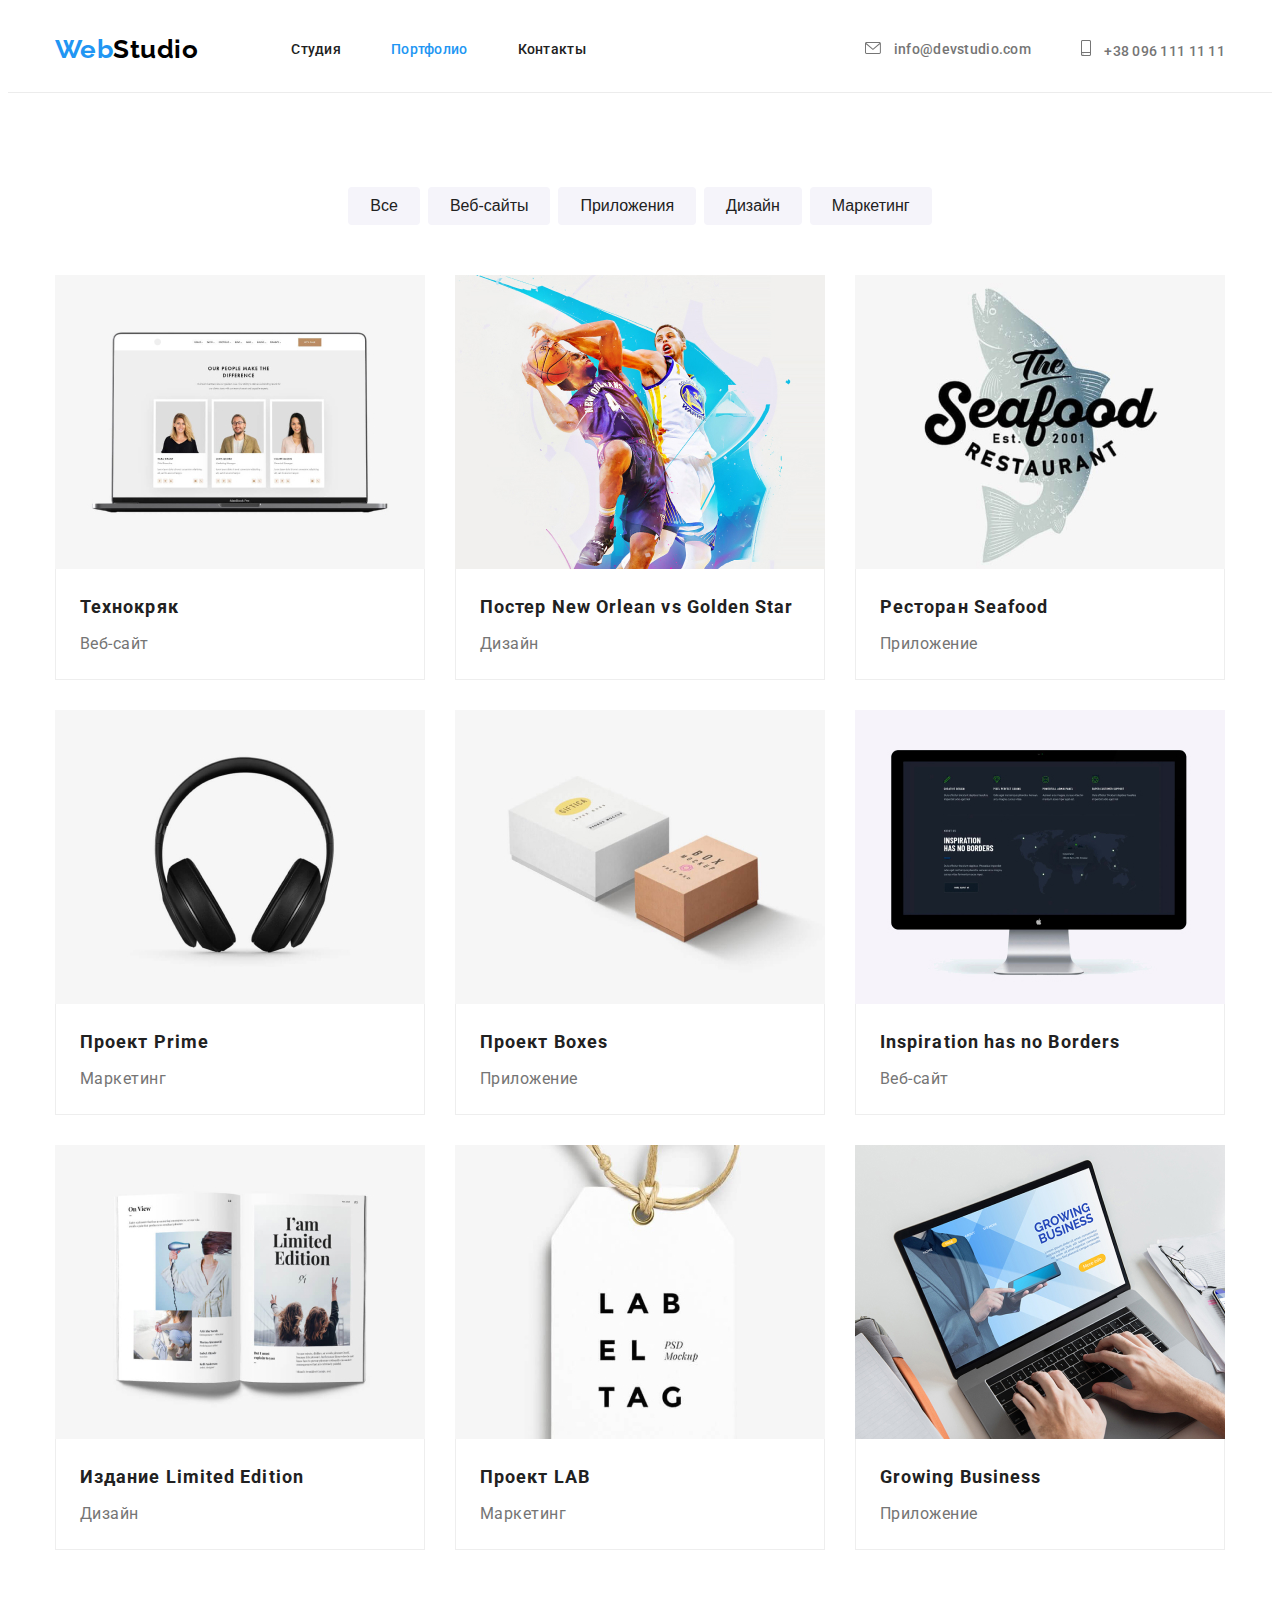
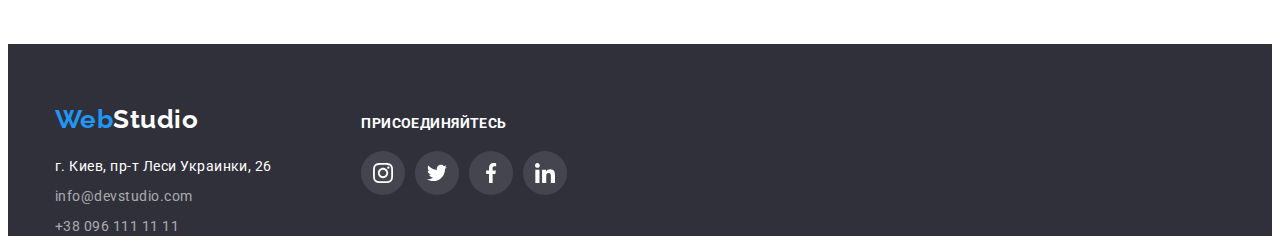
==== portfolio.html @ f6c810f6 "Создает репозиторий" ====
<!DOCTYPE html>
<html lang="ru">
  <head>
    <meta charset="UTF-8" />
    <meta name="viewport" content="width=device-width, initial-scale=1.0" />
    <title>Портфолио</title>
    <link
      rel="stylesheet"
      href="https://cdnjs.cloudflare.com/ajax/libs/modern-normalize/1.0.0/modern-normalize.css"
      integrity="sha512-Zx6MlUMKSVJoQ+83OwhdILe8cSEsCzfqThJd7J/VA2UrK6Ctj85p+xzqfyuNXE5B1k25uUdmJ2OzItbBy9GHAQ=="
      crossorigin="anonymous"
    />
    <link rel="preconnect" href="https://fonts.gstatic.com" />
    <link
      href="https://fonts.googleapis.com/css2?family=Raleway:wght@700&family=Roboto:wght@400;500;700;900&display=swap"
      rel="stylesheet"
    />
    <link rel="stylesheet" href="./css/styles.css" />
  </head>
  <body>
    <!-- шапка с навигацией -->
    <header class="header header-line">
      <div class="container header-style">
        <nav class="nav-flex">
          <a href="./index.html" class="logo"
            >Web<span class="h-studio">Studio</span></a
          >
          <ul class="site-nav">
            <li class="item">
              <a href="./index.html" class="header-link">Студия</a>
            </li>
            <li class="item">
              <a href="./portfolio.html" class="header-link current"
                >Портфолио</a
              >
            </li>
            <li class="item"><a href="#" class="header-link">Контакты</a></li>
          </ul>
        </nav>
        <ul class="container-contacts">
          <li class="item">
            <a
              href="mailto:info@devstudio.com"
              class="header-link contact-me mail"
            >
              <svg class="header-icon" width="16" height="12">
                <use href="./images/icons/symbol-defs.svg#mail"></use>
              </svg>
              info@devstudio.com</a
            >
          </li>
          <li class="item">
            <a href="tel:+380961111111" class="header-link contact-me tel">
              <svg class="header-icon" width="10" height="16">
                <use href="./images/icons/symbol-defs.svg#smartphone"></use>
              </svg>
              +38 096 111 11 11</a
            >
          </li>
        </ul>
      </div>
    </header>

    <main>
      <section class="section portfolio-items">
        <div class="container">
          <h1 class="section-title visually-hidden">Портфолио</h1>
          <!-- кнопки фильтра -->

          <ul class="filter-items">
            <li class="item">
              <button type="button" class="button-secondary">Все</button>
            </li>
            <li class="item">
              <button type="button" class="button-secondary">Веб-сайты</button>
            </li>
            <li class="item">
              <button type="button" class="button-secondary">Приложения</button>
            </li>
            <li class="item">
              <button type="button" class="button-secondary">Дизайн</button>
            </li>
            <li class="item">
              <button type="button" class="button-secondary">Маркетинг</button>
            </li>
          </ul>

          <!-- ссылки на работы -->
          <h2 class="section-title visually-hidden">Примеры работ</h2>
          <ul class="portfolio-list">
            <li class="item">
              <a class="portfolio-link" href="#"
                ><img
                  src="./images/prtf/prtf1.jpg"
                  alt="Ноутбук с фотографиями людей"
                />
                <div class="item-description">
                  <h3 class="title">Технокряк</h3>
                  <p class="portfolio-index">Веб-сайт</p>
                </div></a
              >
            </li>
            <li class="item">
              <a class="portfolio-link" href="#"
                ><img
                  src="./images/prtf/prtf2.jpg"
                  alt="Два баскетболиста борются за мяч"
                />
                <div class="item-description">
                  <h3 class="title">Постер New Orlean vs Golden Star</h3>
                  <p class="portfolio-index">Дизайн</p>
                </div></a
              >
            </li>
            <li class="item">
              <a class="portfolio-link" href="#"
                ><img
                  src="./images/prtf/prtf3.jpg"
                  alt="Текст на фоне трафарета рыбы"
                />
                <div class="item-description">
                  <h3 class="title">Ресторан Seafood</h3>
                  <p class="portfolio-index">Приложение</p>
                </div></a
              >
            </li>
            <li class="item">
              <a class="portfolio-link" href="#"
                ><img src="./images/prtf/prtf4.jpg" alt="Наушники" />
                <div class="item-description">
                  <h3 class="title">Проект Prime</h3>
                  <p class="portfolio-index">Маркетинг</p>
                </div></a
              >
            </li>
            <li class="item">
              <a class="portfolio-link" href="#"
                ><img
                  src="./images/prtf/prtf5.jpg"
                  alt="Две картонные коробки"
                />
                <div class="item-description">
                  <h3 class="title">Проект Boxes</h3>
                  <p class="portfolio-index">Приложение</p>
                </div></a
              >
            </li>
            <li class="item">
              <a class="portfolio-link" href="#"
                ><img src="./images/prtf/prtf6.jpg" alt="Монитор" />
                <div class="item-description">
                  <h3 class="title">Inspiration has no Borders</h3>
                  <p class="portfolio-index">Веб-сайт</p>
                </div></a
              >
            </li>
            <li class="item">
              <a class="portfolio-link" href="#"
                ><img src="./images/prtf/prtf7.jpg" alt="Розкрытый журнал" />
                <div class="item-description">
                  <h3 class="title">Издание Limited Edition</h3>
                  <p class="portfolio-index">Дизайн</p>
                </div></a
              >
            </li>
            <li class="item">
              <a class="portfolio-link" href="#"
                ><img src="./images/prtf/prtf8.jpg" alt="Бирка одежды" />
                <div class="item-description">
                  <h3 class="title">Проект LAB</h3>
                  <p class="portfolio-index">Маркетинг</p>
                </div></a
              >
            </li>
            <li class="item">
              <a class="portfolio-link" href="#"
                ><img
                  src="./images/prtf/prtf9.jpg"
                  alt="Человек работает за ноутбуком, круплый план"
                />
                <div class="item-description">
                  <h3 class="title">Growing Business</h3>
                  <p class="portfolio-index">Приложение</p>
                </div>
              </a>
            </li>
          </ul>
        </div>
      </section>
    </main>

    <!--подвал-->
    <footer class="footer">
      <div class="container">
        <div class="adress-box">
          <a href="./index.html" class="logo"
            >Web<span class="f-studio">Studio</span></a
          >
          <address class="adress">
            <span class="link">г. Киев, пр-т Леси Украинки, 26</span>
            <a class="link" href="mailto:info@devstudio.com"
              >info@devstudio.com</a
            >
            <a class="link" href="tel:+380961111111">+38 096 111 11 11</a>
          </address>
        </div>
        <div class="footer-social">
          <p class="join-in-social">присоединяйтесь</p>
          <ul class="social-list">
            <li class="list">
              <a
                class="icon-link"
                aria-label="instagram"
                href="https://www.instagram.com/sviatoslav.vakarchuk/?hl=uk"
              >
                <svg class="social-icon" width="20" height="20">
                  <use href="./images/icons/symbol-defs.svg#instagram"></use>
                </svg>
              </a>
            </li>
            <li class="list">
              <a
                class="icon-link"
                aria-label="twitter"
                href="https://twitter.com/s_vakarchuk?ref_src=twsrc%5Egoogle%7Ctwcamp%5Eserp%7Ctwgr%5Eauthor"
              >
                <svg class="social-icon" width="20" height="20">
                  <use href="./images/icons/symbol-defs.svg#twitter"></use>
                </svg>
              </a>
            </li>
            <li class="list">
              <a
                class="icon-link"
                aria-label="facebook"
                href="https://www.facebook.com/sviatoslav.vakarchuk/"
              >
                <svg class="social-icon" width="20" height="20">
                  <use href="./images/icons/symbol-defs.svg#facebook"></use>
                </svg>
              </a>
            </li>
            <li class="list">
              <a
                class="icon-link"
                aria-label="linkedin"
                href="https://ua.linkedin.com/"
              >
                <svg class="social-icon" width="20" height="20">
                  <use href="./images/icons/symbol-defs.svg#linkedin"></use>
                </svg>
              </a>
            </li>
          </ul>
        </div>
      </div>
    </footer>
  </body>
</html>
---- css/styles.css ----
/* common */

*,
*::before,
*::after {
  box-sizing: border-box;
}

:root {
  --main-text-color: #757575;
  --secondary-text-color: #212121;
  --accent-color: #2196f3;
}

body {
  background-color: #ffffff;
  color: #757575;
  font-family: Roboto, sans-serif;
  letter-spacing: 0.03em;
}

ul {
  list-style: none;
  margin-top: 0;
  margin-bottom: 0;
  padding: 0;
}

a {
  text-decoration: none;
  outline: none;
}

p,
h3,
h2 {
  margin-top: 0;
  margin-bottom: 0;
}

img {
  display: block;
  max-width: 100%;
  height: auto;
}

.container {
  /* outline: 2px solid gold; */
  width: 1200px;
  margin: 0 auto;
  padding-right: 15px;
  padding-left: 15px;
}

.section-title {
  color: var(--secondary-text-color);
  font-weight: 700;
  font-size: 36px;
  line-height: 1.17;
  text-align: center;
  letter-spacing: 0.03em;
}
/* основной цвет текста 757575, 100 % */
/* вторичный цвет текста 212121, 100 % */
/* акцент 2196F3, 100 % */
/* лого хедер 000000, 100 % */

/* фон FFFFFF, 100% */
/* футер + герой 2F303A, 100% */

/* хедер */
/* стилизация лого */
.header > .container {
  display: flex;
  align-items: center;
}

.logo {
  color: var(--accent-color);
  font-family: Raleway;

  font-weight: 700;
  font-size: 26px;
  line-height: 1.2;
  margin-right: 93px;
}
.h-studio {
  color: #000000;
}
.f-studio {
  color: #ffffff;
}
/* навигация */
.nav-flex {
  display: flex;
  align-items: center;
}
.site-nav {
  display: flex;
}
.site-nav > .item:not(:last-child) {
  margin-right: 50px;
}

.header-link {
  padding: 32px 0;
  display: block;
}

.site-nav a {
  color: var(--secondary-text-color);

  font-weight: 500;
  font-size: 14px;
  line-height: 1.14;
  letter-spacing: 0.02em;

  /* background-color: tomato; */
}

.site-nav .current {
  color: var(--accent-color);
}

.site-nav a:hover,
.site-nav a:focus {
  cursor: pointer;
  color: var(--accent-color);
}

/* контакты хедер */

.container-contacts {
  display: flex;
  margin-left: auto;
  margin-right: 0;
  align-items: center;
}

.container-contacts .item {
  display: flex;
  align-items: center;
  /* fill: currentColor; */
}

.header-icon {
  margin-right: 10px;
  fill: currentColor;
}
.contact-me {
  color: var(--main-text-color);

  font-weight: 500;
  font-size: 14px;
  line-height: 1.14;
  letter-spacing: 0.02em;
}

.mail {
  margin-left: auto;
  margin-right: 50px;
}
.tel {
  margin-right: 0;
  margin-left: 0;
}

.contact-me:hover,
.contact-me:focus {
  cursor: pointer;
  color: var(--accent-color);
}

/* герой */
.hero {
  /* background-color: #2f303a; */
  background-color: #c4c4c4;
  color: #ffffff;
}
.hero-bg-img {
  max-width: 1600px;
  height: 600px;
  background-image: linear-gradient(
      to right,
      rgba(47, 48, 58, 0.4),
      rgba(47, 48, 58, 0.4)
    ),
    url('../images/hero/hero-bg-img.jpg');
  margin-right: auto;
  margin-left: auto;
}

.hero .container {
  text-align: center;
  padding-top: 200px;
  padding-bottom: 200px;
}

.hero-title {
  font-weight: 900;
  font-size: 44px;
  line-height: 1.36;
  letter-spacing: 0.06em;
  text-transform: uppercase;
  margin: 0 auto;

  width: 696px;
}

.button {
  width: 200px;
  height: 50px;
  border-radius: 4px;
  cursor: pointer;
  margin-top: 30px;

  background-color: var(--accent-color);
  color: #ffffff;
  font-family: inherit;

  font-weight: 700;
  font-size: 16px;
  line-height: 1.87;
  letter-spacing: 0.06em;
}

/* особенности */
.visually-hidden {
  position: absolute;
  clip: rect(0 0 0 0);
  width: 1px;
  height: 1px;
  margin: -1px;
}

.section-features {
  padding-top: 96px;
  /* padding-bottom: 94px; */
}

.features-list {
  display: flex;
  text-align: left;
}

.features-list .item::before {
  content: '';
  display: inline-block;
  background-color: #f5f4fa;
  width: 270px;
  height: 120px;
  margin-bottom: 30px;
  border-radius: 4px;
  background-position: 50% 50%;
  background-repeat: no-repeat;
  background-size: 70px 70px;
}
.features-list .antena::before {
  background-image: url('../images/icons/antena.svg');
}

.features-list .clock::before {
  background-image: url('../images/icons/clock.svg');
}

.features-list .diagram::before {
  background-image: url('../images/icons/diagram.svg');
}

.features-list .astronaut::before {
  background-image: url('../images/icons/astronaut.svg');
}

.features-list > .item:not(:last-child) {
  margin-right: 30px;
}

.features-list .title {
  color: var(--secondary-text-color);
  font-weight: 700;
  font-size: 14px;
  line-height: 1.14;
  text-transform: uppercase;
}

.features-list .text {
  font-weight: 400;
  font-size: 14px;
  line-height: 1.71;
  margin-top: 10px;
}

/* чем мы занимаемся */
.work-description {
  padding-top: 94px;
  padding-bottom: 94px;
}

/* .container > .what-we-do {
  width: 376px;
  margin-left: auto;
  margin-right: auto;
} */

.description-list {
  display: flex;
  margin-top: 50px;
}

.description-list .item {
  width: 370px;
}

.description-list .item:not(:last-child) {
  margin-right: 30px;
}

/* наша команда */
.our-team {
  background-color: #f5f4fa;
  padding-top: 94px;
  padding-bottom: 94px;
}

/* .container .team {
  width: 264px;
  margin-left: auto;
  margin-right: auto;
} */

.ot-list {
  display: flex;
  justify-content: space-around;
  margin-top: 50px;
}

.ot-list .item {
  background-color: #fff;
  border-radius: 0 0 4px 4px;
  box-shadow: 0px 1px 3px rgba(0, 0, 0, 0.12), 0px 1px 1px rgba(0, 0, 0, 0.14),
    0px 2px 1px rgba(0, 0, 0, 0.2);
}
.ot-list .item:not(:last-child) {
  margin-right: 30px;
}

.ot-list .title {
  color: var(--secondary-text-color);
  font-weight: 500;
  font-size: 16px;
  line-height: 1.9;
  text-align: center;
  margin-top: 30px;
  height: 19px;
}
.ot-list .position {
  font-weight: 400;
  font-size: 16px;
  line-height: 1.9;
  text-align: center;
  margin-top: 10px;
  margin-bottom: 16px;
  height: 19px;
}

.item .social-list {
  margin-left: 32px;
  margin-right: 32px;
  margin-bottom: 30px;
}

.social-list {
  display: flex;
  /* width: 270px; */
  padding: 0;
  margin: 0;
}

.social-list .list:not(:last-child) {
  margin-right: 10px;
}

.icon-link {
  display: inline-flex;
  align-items: center;
  justify-content: center;
  padding: 0;
  border: none;
  height: 44px;
  width: 44px;
  border-radius: 50%;
  background-color: #ffffff;
  color: #afb1b8;
}

.social-icon {
  fill: currentColor;
}

.icon-link:hover,
.icon-link:focus {
  background-color: var(--accent-color);
  color: #ffffff;
}

/* постоянные клиенты */

.container-clients {
  padding-top: 94px;
  padding-bottom: 94px;
}

.list-clients {
  display: flex;

  margin-top: 50px;
}

.item-client {
  display: flex;
}

.link-client {
  border: 1px solid #afb1b8;
  border-radius: 4px;
  width: 170px;
  height: 90px;

  display: inline-flex;
  align-items: center;
  justify-content: center;
  color: #afb1b8;
}

.icon-client {
  fill: currentColor;
}

.link-client:hover,
.link-client:focus {
  color: var(--accent-color);
  border-color: var(--accent-color);
}

.item-client:not(:last-child) {
  margin-right: 30px;
}

/* подвал */
.footer {
  background-color: #2f303a;
  padding-top: 60px;
}

.footer .container {
  display: flex;
  align-items: baseline;
}

.adress-box {
  display: flex;
  flex-direction: column;
  align-items: flex-start;
}

.adress {
  display: flex;
  flex-direction: column;
  align-items: flex-start;
  color: #ffffff;
  font-style: normal;
  font-weight: 400;
  font-size: 14px;
  line-height: 1.71;
  margin-top: 20px;
}
.adress .link {
  height: 21px;
}

.adress .link:not(:first-child) {
  margin-top: 9px;
}

.adress a {
  color: rgba(255, 255, 255, 0.6);
  font-weight: 400;
  font-size: 14px;
  line-height: 1.71;
}

.join-in-social {
  text-transform: uppercase;
  color: #ffffff;
  font-style: normal;
  font-weight: 700;
  font-size: 14px;
  line-height: 1.14;
  letter-spacing: 0.03em;
}

.footer-social {
  margin-left: 70px;
  /* margin-top: 12px; */
}

.footer-social .social-list {
  margin-top: 20px;
}

.footer-social .icon-link {
  background-color: rgba(255, 255, 255, 0.1);
  color: #ffffff;
}

.social-icon {
  fill: currentColor;
}

.footer-social .icon-link:hover,
.footer-social .icon-link:focus {
  background-color: var(--accent-color);
}

/* нижнее подчеркивание хедера в портфолио */
.header-line {
  border-bottom: 1px solid #ececec;
}

/* кнопки портфолио */
.portfolio-items {
  padding-top: 94px;
  padding-bottom: 94px;
}

.filter-items {
  display: flex;
  justify-content: center;
  margin-bottom: 50px;
}

.button-secondary {
  background-color: #f5f4fa;
  color: var(--secondary-text-color);
  font-weight: 500;
  font-size: 16px;
  line-height: 1.62;
  cursor: pointer;
  padding: 6px 22px;
  border: none;
  border-radius: 4px;

  text-align: center;
}

.filter-items .item:not(:last-child) {
  margin-right: 8px;
}

.button-secondary:hover,
.button-secondary:focus {
  background-color: var(--accent-color);
  color: #ffffff;
  box-shadow: 0px 2px 2px 0px rgba(0, 0, 0, 0.12),
    0px 1px 2px 0px rgba(0, 0, 0, 0.08), 0px 3px 1px 0px rgba(0, 0, 0, 0.1);
}

/* портфолио */

.portfolio-list {
  /* margin-top: 50px; */
  display: flex;
  flex-wrap: wrap;
  margin-right: -30px;
  margin-top: -30px;
  /* justify-content: space-around; */
}

.portfolio-list .item {
  text-align: left;
  margin-right: 30px;
  margin-top: 30px;
  flex-basis: calc(100% / 3 - 30px);
}

.portfolio-link {
  display: block;
}

.portfolio-link:hover,
.portfolio-link:focus {
  box-shadow: 1px 4px 6px 0px rgba(0, 0, 0, 0.16),
    0px 4px 4px 0px rgba(0, 0, 0, 0.06), 0px 1px 1px 0px rgba(0, 0, 0, 0.12);
}

/* .portfolio-list .item:not(:nth-child(-n + 3)) {
  margin-top: 30px;
} */

.item-description {
  border-right: 1px solid #eeeeee;
  border-bottom: 1px solid #eeeeee;
  border-left: 1px solid #eeeeee;
  padding: 20px 24px;
}

.portfolio-list .title {
  color: var(--secondary-text-color);

  font-weight: 700;
  font-size: 18px;
  line-height: 2;
  letter-spacing: 0.06em;
}

.portfolio-index {
  color: var(--main-text-color);
  font-weight: 400;
  font-size: 16px;
  line-height: 1.87;
  display: inline-block;
  margin-top: 4px;
}
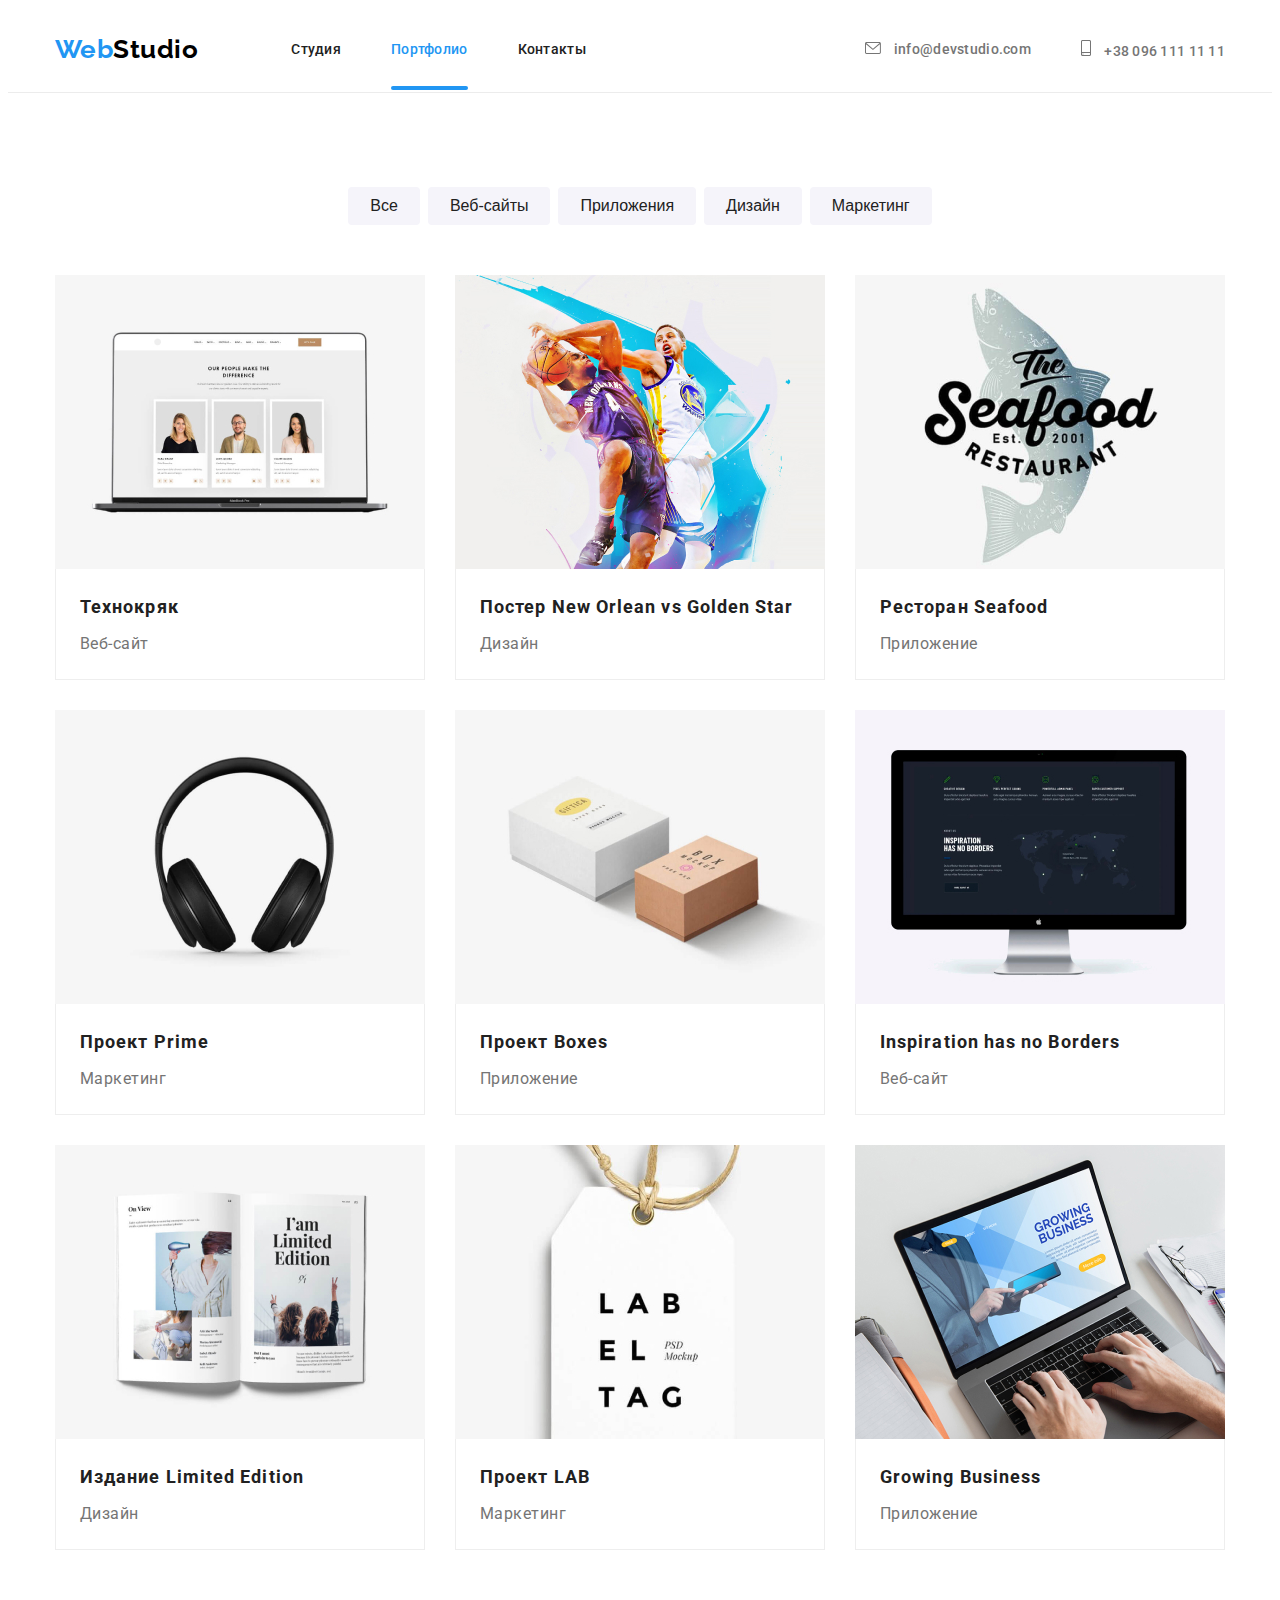
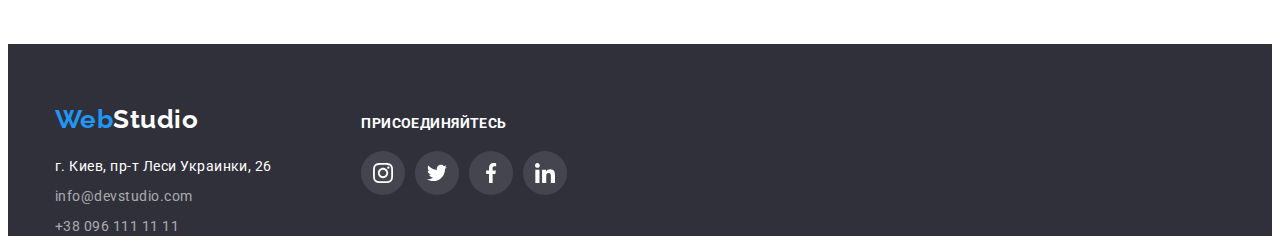
==== commit bb566730: "добавляет оверлей и анимацию к портфолио" ====
--- a/portfolio.html
+++ b/portfolio.html
@@ -90,10 +90,20 @@
           <ul class="portfolio-list">
             <li class="item">
               <a class="portfolio-link" href="#"
-                ><img
-                  src="./images/prtf/prtf1.jpg"
-                  alt="Ноутбук с фотографиями людей"
-                />
+                ><div class="portfolio-image">
+                  <img
+                    src="./images/prtf/prtf1.jpg"
+                    alt="Ноутбук с фотографиями людей"
+                  />
+                  <div class="overlay">
+                    <p class="text">
+                      Технокряк это современная площадка распространения
+                      коронавируса. Компании используют эту платформу для
+                      цифрового шпионажа и атак на защищённые сервера
+                      конкурентов.
+                    </p>
+                  </div>
+                </div>
                 <div class="item-description">
                   <h3 class="title">Технокряк</h3>
                   <p class="portfolio-index">Веб-сайт</p>
@@ -102,10 +112,21 @@
             </li>
             <li class="item">
               <a class="portfolio-link" href="#"
-                ><img
-                  src="./images/prtf/prtf2.jpg"
-                  alt="Два баскетболиста борются за мяч"
-                />
+                ><div class="portfolio-image">
+                  <img
+                    src="./images/prtf/prtf2.jpg"
+                    alt="Два баскетболиста борются за мяч"
+                  />
+                  <div class="overlay">
+                    <p class="text">
+                      Lorem ipsum dolor sit amet consectetur adipisicing elit.
+                      Facilis officia tempora molestias commodi corporis. Sequi
+                      laudantium amet deserunt at ipsa atque accusamus enim eos
+                      ullam animi, consequatur tenetur perspiciatis
+                      necessitatibus!
+                    </p>
+                  </div>
+                </div>
                 <div class="item-description">
                   <h3 class="title">Постер New Orlean vs Golden Star</h3>
                   <p class="portfolio-index">Дизайн</p>
@@ -114,10 +135,20 @@
             </li>
             <li class="item">
               <a class="portfolio-link" href="#"
-                ><img
-                  src="./images/prtf/prtf3.jpg"
-                  alt="Текст на фоне трафарета рыбы"
-                />
+                ><div class="portfolio-image">
+                  <img
+                    src="./images/prtf/prtf3.jpg"
+                    alt="Текст на фоне трафарета рыбы"
+                  />
+                  <div class="overlay">
+                    <p class="text">
+                      Lorem ipsum dolor sit amet consectetur, adipisicing elit.
+                      Inventore fuga accusamus eaque magnam soluta aut ducimus
+                      dignissimos id blanditiis eveniet natus libero laboriosam
+                      doloremque suscipit, optio vitae atque, dolorem non.
+                    </p>
+                  </div>
+                </div>
                 <div class="item-description">
                   <h3 class="title">Ресторан Seafood</h3>
                   <p class="portfolio-index">Приложение</p>
@@ -126,7 +157,17 @@
             </li>
             <li class="item">
               <a class="portfolio-link" href="#"
-                ><img src="./images/prtf/prtf4.jpg" alt="Наушники" />
+                ><div class="portfolio-image">
+                  <img src="./images/prtf/prtf4.jpg" alt="Наушники" />
+                  <div class="overlay">
+                    <p class="text">
+                      Lorem ipsum dolor sit amet consectetur, adipisicing elit.
+                      Inventore fuga accusamus eaque magnam soluta aut ducimus
+                      dignissimos id blanditiis eveniet natus libero laboriosam
+                      doloremque suscipit, optio vitae atque, dolorem non.
+                    </p>
+                  </div>
+                </div>
                 <div class="item-description">
                   <h3 class="title">Проект Prime</h3>
                   <p class="portfolio-index">Маркетинг</p>
@@ -135,10 +176,20 @@
             </li>
             <li class="item">
               <a class="portfolio-link" href="#"
-                ><img
-                  src="./images/prtf/prtf5.jpg"
-                  alt="Две картонные коробки"
-                />
+                ><div class="portfolio-image">
+                  <img
+                    src="./images/prtf/prtf5.jpg"
+                    alt="Две картонные коробки"
+                  />
+                  <div class="overlay">
+                    <p class="text">
+                      Lorem ipsum dolor sit amet consectetur, adipisicing elit.
+                      Inventore fuga accusamus eaque magnam soluta aut ducimus
+                      dignissimos id blanditiis eveniet natus libero laboriosam
+                      doloremque suscipit, optio vitae atque, dolorem non.
+                    </p>
+                  </div>
+                </div>
                 <div class="item-description">
                   <h3 class="title">Проект Boxes</h3>
                   <p class="portfolio-index">Приложение</p>
@@ -147,7 +198,17 @@
             </li>
             <li class="item">
               <a class="portfolio-link" href="#"
-                ><img src="./images/prtf/prtf6.jpg" alt="Монитор" />
+                ><div class="portfolio-image">
+                  <img src="./images/prtf/prtf6.jpg" alt="Монитор" />
+                  <div class="overlay">
+                    <p class="text">
+                      Lorem ipsum dolor sit amet consectetur, adipisicing elit.
+                      Inventore fuga accusamus eaque magnam soluta aut ducimus
+                      dignissimos id blanditiis eveniet natus libero laboriosam
+                      doloremque suscipit, optio vitae atque, dolorem non.
+                    </p>
+                  </div>
+                </div>
                 <div class="item-description">
                   <h3 class="title">Inspiration has no Borders</h3>
                   <p class="portfolio-index">Веб-сайт</p>
@@ -156,7 +217,17 @@
             </li>
             <li class="item">
               <a class="portfolio-link" href="#"
-                ><img src="./images/prtf/prtf7.jpg" alt="Розкрытый журнал" />
+                ><div class="portfolio-image">
+                  <img src="./images/prtf/prtf7.jpg" alt="Розкрытый журнал" />
+                  <div class="overlay">
+                    <p class="text">
+                      Lorem ipsum dolor sit amet consectetur, adipisicing elit.
+                      Inventore fuga accusamus eaque magnam soluta aut ducimus
+                      dignissimos id blanditiis eveniet natus libero laboriosam
+                      doloremque suscipit, optio vitae atque, dolorem non.
+                    </p>
+                  </div>
+                </div>
                 <div class="item-description">
                   <h3 class="title">Издание Limited Edition</h3>
                   <p class="portfolio-index">Дизайн</p>
@@ -165,7 +236,17 @@
             </li>
             <li class="item">
               <a class="portfolio-link" href="#"
-                ><img src="./images/prtf/prtf8.jpg" alt="Бирка одежды" />
+                ><div class="portfolio-image">
+                  <img src="./images/prtf/prtf8.jpg" alt="Бирка одежды" />
+                  <div class="overlay">
+                    <p class="text">
+                      Lorem ipsum dolor sit amet consectetur, adipisicing elit.
+                      Inventore fuga accusamus eaque magnam soluta aut ducimus
+                      dignissimos id blanditiis eveniet natus libero laboriosam
+                      doloremque suscipit, optio vitae atque, dolorem non.
+                    </p>
+                  </div>
+                </div>
                 <div class="item-description">
                   <h3 class="title">Проект LAB</h3>
                   <p class="portfolio-index">Маркетинг</p>
@@ -174,10 +255,20 @@
             </li>
             <li class="item">
               <a class="portfolio-link" href="#"
-                ><img
-                  src="./images/prtf/prtf9.jpg"
-                  alt="Человек работает за ноутбуком, круплый план"
-                />
+                ><div class="portfolio-image">
+                  <img
+                    src="./images/prtf/prtf9.jpg"
+                    alt="Человек работает за ноутбуком, круплый план"
+                  />
+                  <div class="overlay">
+                    <p class="text">
+                      Lorem ipsum dolor sit amet consectetur, adipisicing elit.
+                      Inventore fuga accusamus eaque magnam soluta aut ducimus
+                      dignissimos id blanditiis eveniet natus libero laboriosam
+                      doloremque suscipit, optio vitae atque, dolorem non.
+                    </p>
+                  </div>
+                </div>
                 <div class="item-description">
                   <h3 class="title">Growing Business</h3>
                   <p class="portfolio-index">Приложение</p>
--- a/css/styles.css
+++ b/css/styles.css
@@ -10,6 +10,9 @@
   --main-text-color: #757575;
   --secondary-text-color: #212121;
   --accent-color: #2196f3;
+
+  --animation-duration: 250ms;
+  --animation-type: cubic-bezier(0.4, 0, 0.2, 1);
 }
 
 body {
@@ -105,6 +108,36 @@
 .header-link {
   padding: 32px 0;
   display: block;
+  transition: color var(--animation-duration) var(--animation-type);
+}
+
+.site-nav .header-link {
+  position: relative;
+}
+
+.site-nav .header-link::after {
+  content: '';
+
+  position: absolute;
+  bottom: 0;
+  left: 0;
+  display: block;
+  width: 100%;
+  height: 4px;
+  border-bottom-left-radius: 2px;
+  border-bottom-right-radius: 2px;
+  border-top-left-radius: 2px;
+  border-top-right-radius: 2px;
+  background-color: var(--accent-color);
+  opacity: 0;
+
+  transition: opacity var(--animation-duration) var(--animation-type);
+}
+
+.current.header-link::after,
+.site-nav .header-link:focus::after,
+.site-nav .header-link:hover::after {
+  opacity: 1;
 }
 
 .site-nav a {
@@ -308,7 +341,28 @@
 }
 
 .description-list .item {
+  position: relative;
   width: 370px;
+}
+
+.overlay .text {
+  font-weight: bold;
+  font-size: 14px;
+  line-height: 1.14;
+  text-align: center;
+  letter-spacing: 0.03em;
+  text-transform: uppercase;
+  color: #ffffff;
+}
+
+.description-list .overlay {
+  position: absolute;
+  left: 0;
+  bottom: 0;
+  width: 100%;
+  padding-top: 27px;
+  padding-bottom: 27px;
+  background-color: rgba(47, 48, 58, 0.8);
 }
 
 .description-list .item:not(:last-child) {
@@ -587,6 +641,35 @@
   display: block;
 }
 
+.portfolio-image {
+  position: relative;
+  overflow: hidden;
+}
+
+.portfolio-image .text {
+  font-weight: 400;
+  font-size: 18px;
+  line-height: 1.56;
+  letter-spacing: 0.03em;
+  color: #ffffff;
+  text-align: left;
+}
+
+.portfolio-image .overlay {
+  position: absolute;
+  width: 100%;
+  height: 294px;
+  background: rgba(33, 150, 243, 0.9);
+  padding-right: 24px;
+  padding-left: 24px;
+  transition: transform var(--animation-duration) var(--animation-type);
+}
+
+.portfolio-link:focus .overlay,
+.portfolio-link:hover .overlay {
+  transform: translateY(-100%);
+}
+
 .portfolio-link:hover,
 .portfolio-link:focus {
   box-shadow: 1px 4px 6px 0px rgba(0, 0, 0, 0.16),
